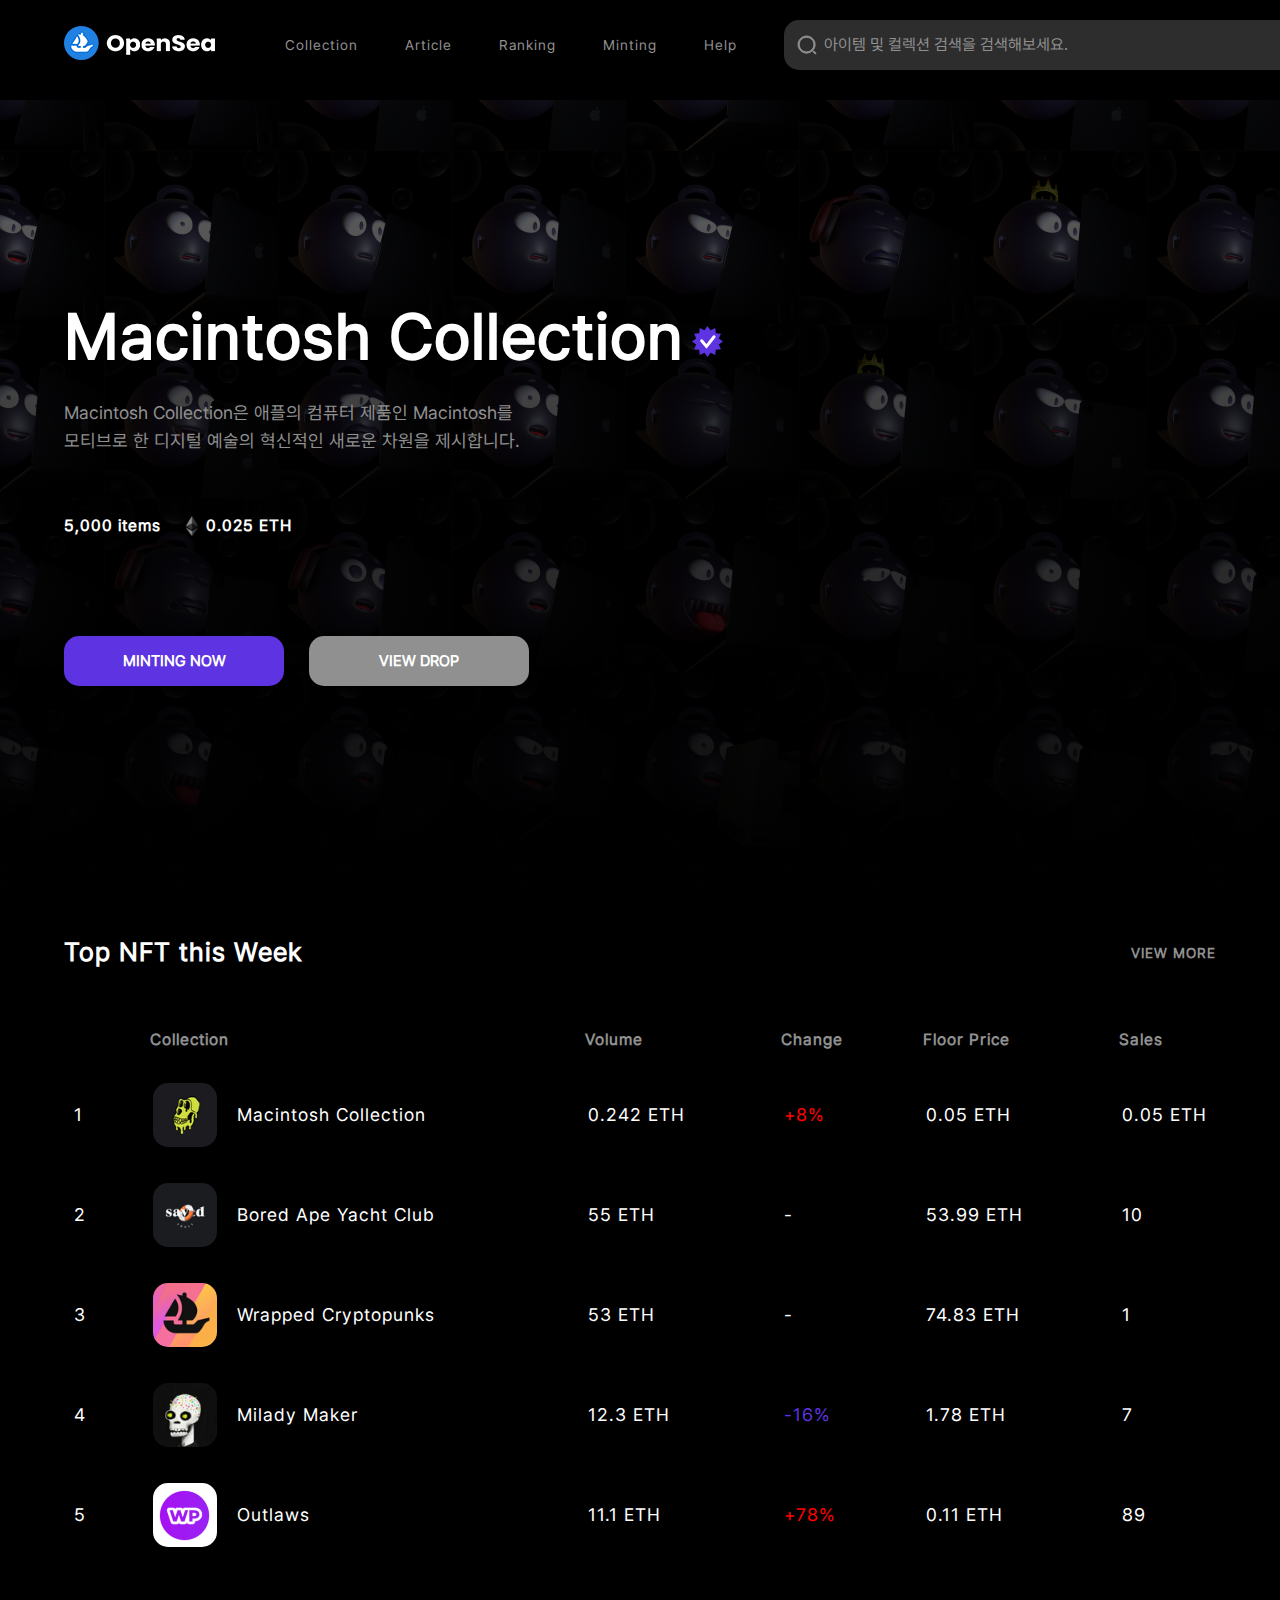
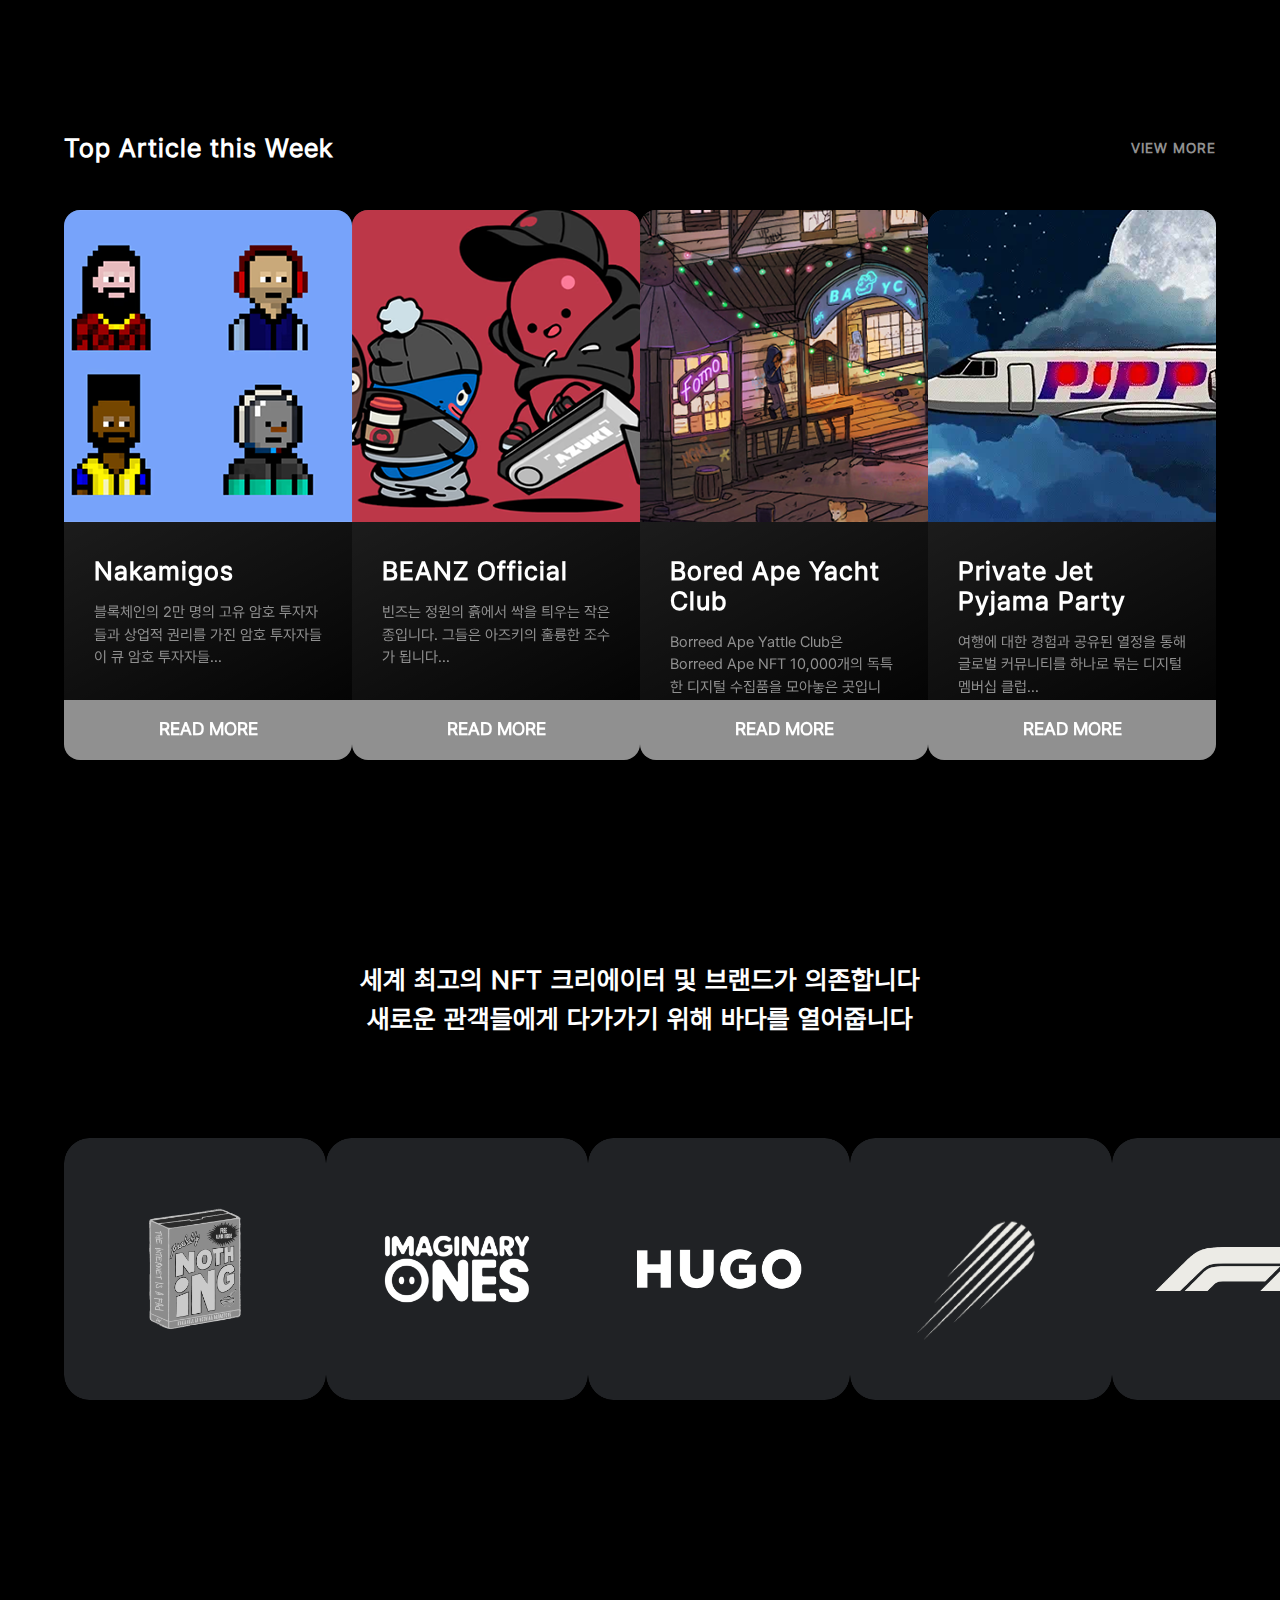
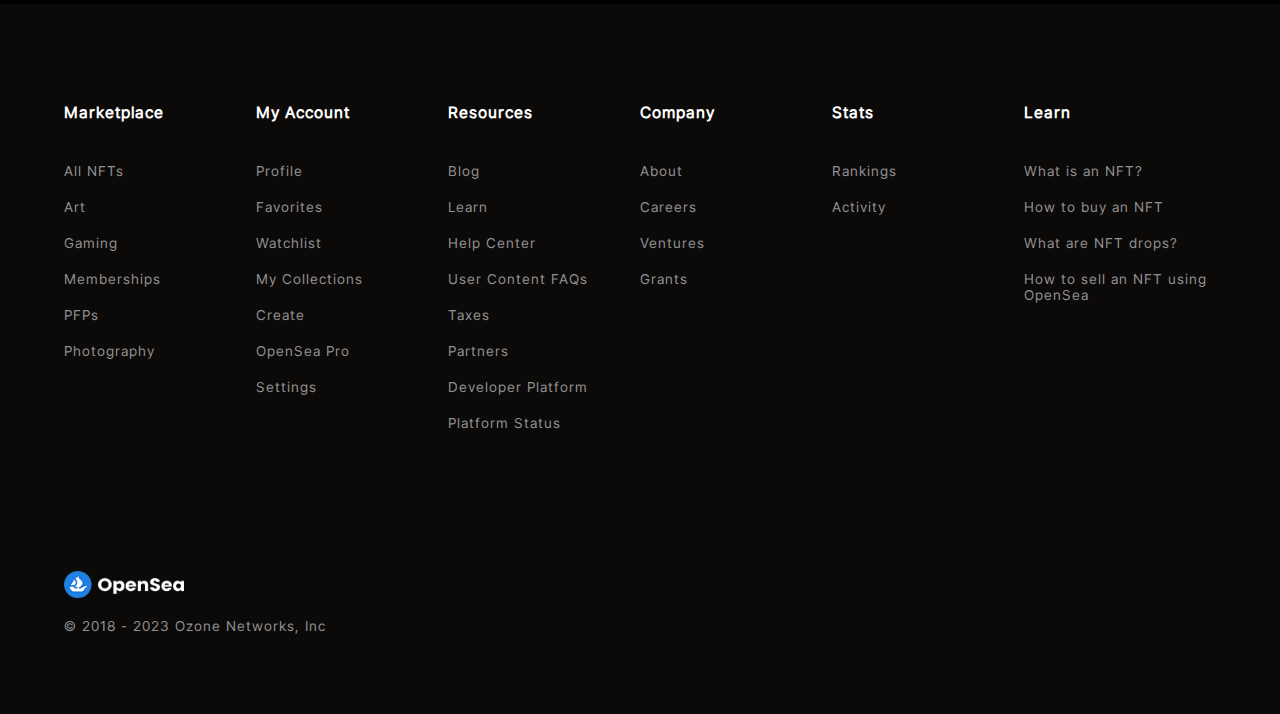
==== index.html @ bc8f5ebd "230415" ====
<!DOCTYPE html>
<html lang="en">
<head>
    <meta charset="UTF-8">
    <meta http-equiv="X-UA-Compatible" content="IE=edge">
    <meta name="viewport" content="width=device-width, initial-scale=1.0">
    <link rel="stylesheet" href="css/style.css">
    <link rel="stylesheet" href="css/normalize.css">
    <title>Mactintosh NFT Market Place</title>
</head>
<body>
    <header>
        <div class="header-container grid-width">
            <div class="header-left flex">
                <a href="index.html" class="logo cursor">
                    <img src="image/opensea-logo.png">
                </a>
                <div class="menu">
                    <ul>
                        <li><a href="#">Collection</a></li>
                        <li><a href="#">Article</a></li>
                        <li><a href="#">Ranking</a></li>
                        <li><a href="#">Minting</a></li>
                        <li><a href="#">Help</a></li>
                    </ul>
                </div>
            </div>
            <div class="header-right flex">
                <div class="search">
                    <form class="nosubmit">
                        <input type="search" class="nosubmit" placeholder="아이템 및 컬렉션 검색을 검색해보세요.">
                    </form>
                </div>
                <div class="header-icon cursor">
                    <div class="upload-icon">
                        <img src="image/upload-icon.svg">
                    </div>
                    <div class="mywallet-icon">
                        <img src="image/mywallet-icon.svg">
                    </div>
                    <div class="mypage-icon">
                        <img src="image/mypage-icon.svg">
                    </div>
                    
                </div>
            </div>
        </div>
    </header>
    <section class="main-content">
        <div class="main-text grid-width">
            <div class="main-title">
                <div class="title flex">
                    <h1>Macintosh Collection</h1>
                    <img src="image/blueCheck-21x21.svg" style="margin-left: 8px; padding-bottom: 15px;">
                </div>
                <p>Macintosh Collection은 애플의 컴퓨터 제품인 Macintosh를<br>모티브로 한 디지털 예술의 혁신적인 새로운 차원을 제시합니다.</p>
            </div>
            
            <div class="main-price flex">
                <div class="items">
                    <p>5,000 items</p>
                </div>
                <div class="eth flex">
                    <img src="image/ETH-icon-20x20.svg">
                    <p>0.025 ETH</p>
                </div>
            </div>
            <div class="main-button">
                <button class="button button-blue cursor"><a href="#">MINTING NOW</a></button>
                <button class="button button-gray cursor"><a href="#">VIEW DROP</a></button>
            </div>
        </div>
    </section>
    <section class="ranking grid-width">
        <div class="view-more-flex">
            <h1 class="section-title">Top NFT this Week</h1>
            <a class="view-more" href="#">VIEW MORE</a>
        </div>
        <div class="wrapper">
            <table>
                <thead>
                    <tr>
                        <th></th>
                        <th>Collection</th>
                        <th>Volume</th>
                        <th>Change</th>
                        <th>Floor Price</th>
                        <th>Sales</th>
                        <th>Unique Owneres</th>
                        <th>Items Listed</th>
                        <th></th>
                    </tr>
                </thead>
                <tbody class="cursor">
                    <tr >
                        <td class="rank">1</td>
                        <td class="collection">
                            <img class="nft-profile" src="image/profile/9.avif"><span style="margin-left: 20px;">Macintosh Collection</span>
                        </td>
                        <td class="volume">0.242 ETH</td>
                        <td class="change change-red">+8%</td>
                        <td class="floor-price">0.05 ETH</td>
                        <td class="sales">0.05 ETH</td>
                        <td class="unique-owneres">56%<br><span style="font-size: 14px; font-weight: bold; color: #909090;">2,706 owners</span></td>
                        <td class="items-listed">4%<br><span style="font-size: 14px; font-weight: bold; color: #909090;">213 of 4,797</span></td>
                        <td class="bookmark"><img src="image/star-21x21.svg" style="margin-right: 10px;"></td>
                    </tr>
                    <tr>
                        <td class="rank">2</td>
                        <td class="collection"><img class="nft-profile" src="image/profile/4.avif" style="width: 64px;"><span style="margin-left: 20px;">Bored Ape Yacht Club</span></td>
                        <td class="volume">55 ETH</td>
                        <td class="change">-</td>
                        <td class="floor-price">53.99 ETH</td>
                        <td class="sales">10</td>
                        <td class="unique-owneres">58%<br><span style="font-size: 14px; font-weight: bold; color: #909090;">11,232 owners</span></td>
                        <td class="items-listed">3%<br><span style="font-size: 14px; font-weight: bold; color: #909090;">264 of 9,998</span></td>
                        <td class="bookmark"><img src="image/star-21x21.svg" style="margin-right: 10px;"></td>
                    </tr>
                    <tr>
                        <td class="rank">3</td>
                        <td class="collection"><img class="nft-profile" src="image/profile/6.avif" style="width: 64px;"><span style="margin-left: 20px;">Wrapped Cryptopunks</span></td>
                        <td class="volume">53 ETH</td>
                        <td class="change">-</td>
                        <td class="floor-price">74.83 ETH</td>
                        <td class="sales">1</td>
                        <td class="unique-owneres">17%<br><span style="font-size: 14px; font-weight: bold; color: #909090;">136 owners</span></td>
                        <td class="items-listed">0.13%<br><span style="font-size: 14px; font-weight: bold; color: #909090;">1 of 783</span></td>
                        <td class="bookmark"><img src="image/star-21x21.svg" style="margin-right: 10px;"></td>
                    </tr>
                    <tr>
                        <td class="rank">4</td>
                        <td class="collection"><img class="nft-profile" src="image/profile/7.avif" style="width: 64px;"><span style="margin-left: 20px;">Milady Maker</span></td>
                        <td class="volume">12.3 ETH</td>
                        <td class="change change-blue">-16%</td>
                        <td class="floor-price">1.78 ETH</td>
                        <td class="sales">7</td>
                        <td class="unique-owneres">33%<br><span style="font-size: 14px; font-weight: bold; color: #909090;">3,281 owners</span></td>
                        <td class="items-listed">3%<br><span style="font-size: 14px; font-weight: bold; color: #909090;">306 of 9,824</span></td>
                        <td class="bookmark"><img src="image/star-21x21.svg" style="margin-right: 10px;"></td>
                    </tr>
                    <tr>
                        <td class="rank">5</td>
                        <td class="collection"><img class="nft-profile" src="image/profile/8.avif" style="width: 64px;"><span style="margin-left: 20px;">Outlaws</span></td>
                        <td class="volume">11.1 ETH</td>
                        <td class="change change-red">+78%</td>
                        <td class="floor-price">0.11 ETH</td>
                        <td class="sales">89</td>
                        <td class="unique-owneres">31%<br><span style="font-size: 14px; font-weight: bold; color: #909090;">3,062 owners</span></td>
                        <td class="items-listed">10%<br><span style="font-size: 14px; font-weight: bold; color: #909090;">1,038 of 10,001</span></td>
                        <td class="bookmark"><img src="image/star-21x21.svg" style="margin-right: 10px;"></td>
                    </tr>
                </tbody>
            </table>
        </div>
    </section>
    <section class="article grid-width">
        <div class="view-more-flex">
            <h1 class="section-title">Top Article this Week</h1>
            <a class="view-more" href="#">VIEW MORE</a>
        </div>
        <div class="article-container flex">
            <div class="article-box">
                <a href="#">
                    <img src="image/article/1.png">
                </a>
                <div class="article-text">
                    <h1 class="section-title">Nakamigos</h1>
                    <p>블록체인의 2만 명의 고유 암호 투자자들과 상업적 권리를 가진 암호 투자자들이 큐 암호 투자자들...</p>
                </div>
                <button class="article-button">READ MORE</button>
            </div>
            <div class="article-box">
                <a href="#">
                    <img src="image/article/2.png">
                </a>
                <div class="article-text">
                    <h1 class="section-title">BEANZ Official</h1>
                    <p>빈즈는 정원의 흙에서 싹을 틔우는 작은 종입니다. 그들은 아즈키의 훌륭한 조수가 됩니다...</p>
                </div>
                <button class="article-button">READ MORE</button>
            </div>
            <div class="article-box">
                <a href="#">
                    <img src="image/article/3.png">
                </a>
                <div class="article-text">
                    <h1 class="section-title">Bored Ape Yacht Club</h1>
                    <p>Borreed Ape Yattle Club은 Borreed Ape NFT 10,000개의 독특한 디지털 수집품을 모아놓은 곳입니다...</p>
                </div>
                <button class="article-button">READ MORE</button>
            </div>
            <div class="article-box">
                <a href="#">
                    <img src="image/article/4.png">
                </a>
                <div class="article-text">
                    <h1 class="section-title">Private Jet Pyjama Party</h1>
                    <p>여행에 대한 경험과 공유된 열정을 통해 글로벌 커뮤니티를 하나로 묶는 디지털 멤버십 클럽...</p>
                </div>
                <button class="article-button">READ MORE</button>
            </div>
        </div>

    </section>
    <section class="partnership">
        <h1 class="section-title">세계 최고의 NFT 크리에이터 및 브랜드가 의존합니다<br>
            새로운 관객들에게 다가가기 위해 바다를 열어줍니다</h1>
        <div class="partnership-container flex grid-width">
            <div class="partnership-img">
                <img src="image/partership/639b3c744a626f62989591c4_Company.png">
            </div>
            <div class="partnership-img">
                <img src="image/partership/639b3cdb21fb64f24f21bf27_Company-2.png">
            </div>
            <div class="partnership-img">
                <img src="image/partership/639b3cf7ea0009d6cddefeca_Company-3.png">
            </div>
            <div class="partnership-img">
                <img src="image/partership/639b3d105c1ff1eff2c08908_Company-4.png">
            </div>
            <div class="partnership-img">
                <img src="image/partership/639b3d63afca5f8b5522ef0c_Company-5.png">
            </div>
            <div class="partnership-img">
                <img src="image/partership/63a1e0d520ac82b1f3d94c63_Company-6.png">
            </div>
        </div>
    </section>
    <footer>
        <div class="footer-container grid-width">
            <div class="footer-menu">
                <h3>Marketplace</h3>
                <ul>
                    <li>All NFTs</li>
                    <li>Art</li>
                    <li>Gaming</li>
                    <li>Memberships</li>
                    <li>PFPs</li>
                    <li>Photography</li>
                </ul>
            </div>
            <div class="footer-menu">
                <h3>My Account</h3>
                <ul>
                    <li>Profile</li>
                    <li>Favorites</li>
                    <li>Watchlist</li>
                    <li>My Collections</li>
                    <li>Create</li>
                    <li>OpenSea Pro</li>
                    <li>Settings</li>
                </ul>
            </div> 
            <div class="footer-menu">
                <h3>Resources</h3>
                <ul>
                    <li>Blog</li>
                    <li>Learn</li>
                    <li>Help Center</li>
                    <li>User Content FAQs</li>
                    <li>Taxes</li>
                    <li>Partners</li>
                    <li>Developer Platform</li>
                    <li>Platform Status</li>
                </ul>
            </div> 
            <div class="footer-menu">
                <h3>Company</h3>
                <ul>
                    <li>About</li>
                    <li>Careers</li> 
                    <li>Ventures</li>
                    <li>Grants</li>
                </ul>
            </div> 
            <div class="footer-menu">
                <h3>Stats</h3>
                <ul>
                    <li>Rankings</li>
                    <li>Activity</li>
                </ul>
            </div> 
            <div class="footer-menu">
                <h3>Learn</h3>
                <ul>
                    <li>What is an NFT?</li>
                    <li>How to buy an NFT</li>
                    <li>What are NFT drops?</li>
                    <li>How to sell an NFT using OpenSea</li>
                </ul>
            </div>
        </div>
        <div class="footer-logo grid-width">
            <img src="image/opensea-logo.png" style="width: 120px;">
            <p style="color: #909090; font-size: 14px; font-weight: normal; margin-top: 15px;">© 2018 - 2023 Ozone Networks, Inc</p>
        </div>
    </footer>
</body>
</html>
---- css/style.css ----
@font-face {
    font-family: 'Pretendard';
    src: url(../font/Pretendard-Bold.otf);
    src: url(../font/Pretendard-Regular.otf);
}

* {
    padding: 0;
    margin: 0;
}

body {
    background-color: black;
    font-family: 'Pretendard';
    letter-spacing: 1px;
    height: 3000px;
}

/* header 공통 속성 */
.grid-width {
    width: 90%;
    margin-left: auto;
    margin-right: auto;
}

.cursor {
    cursor: pointer;
}

.flex {
    display: flex;
    align-items: center;
}

.button {
    width: 220px;
    height: 50px;
    border-radius: 15px;
    border: none;
    font-size: 15px;
    font-weight: bold;
    color: white;
    margin-right: 20px
}

.button a{
    text-decoration: none;
    color: white;
}

.button-blue {
    background-color: #5D33E2;
    color: white;
}

.button-gray {
    background-color: #909090;
    color: white;
}

.button-gray:hover {
    background-color: #5D33E2;
    transition: 0.3s;
}

.change-blue {
    color: #5D33E2;
}

.change-red {
    color: red;
}

.section-title {
    color: white;
    font-size: 26px;
}

.view-more-flex {
    display: flex;
    justify-content: space-between;
}

.view-more {
    font-size: 14px;
    font-weight: bold;
    text-decoration: none;
    color: #909090;
    letter-spacing: -4%;
    padding-top: 25px;
}

.view-more:hover {
    color: white;
}

.nft-profile {
    width: 64px;
    height: 64px;
}
/* header 공통 속성 */

/* header*/
header {
    width: 100%;
    height: 100px;
    position: sticky;
    background-color: black;
    top: 0;
    z-index: 1;
}

.header-container {
    height: 90px;
    display: flex;
    align-items: center;
    justify-content: space-between;
}

.menu ul{
    display: flex;
    list-style: none;
    padding-left: 70px;
}

.menu ul li {
    margin-right: 47px;
}

.menu ul a {
    color: #909090;
    text-decoration: none;
    font-size: 14px;
    font-weight: normal;
}

.menu ul a:hover {
    color: white;
    transition: 0.3s;
    font-weight: bold;
}

form {
  display: flex;
  margin: 0;
  margin-right: 8px;
  width: 845px;
  height: 50px;
  background-color: rgba(90, 90, 90, 0.5);
  border-radius: 15px;
}

input[type=search] {
  border: none;
  margin: 0;
  font-size: 16px;
  border-radius: 15px;
  color: white;
}

input[type=search]::placeholder {
  color: #909090;
}

input[type=search]:focus {
  box-shadow: 0 0 3px 0 #5D33E2;
  border-color: #5D33E2;
  outline: none;
  color: white;
}

/* input 기본 delete버튼 없애주는 코드 */
input::-ms-clear,
input::-ms-reveal{
	display:none;width:0;height:0;
}
input::-webkit-search-decoration,
input::-webkit-search-cancel-button,
input::-webkit-search-results-button,
input::-webkit-search-results-decoration{
	display:none;
}

form.nosubmit {
  border: none;
  padding: 0;
}

input.nosubmit {
  width: 100%;
  padding: 9px 4px 9px 40px;
  background: transparent url("../image/search-icon.svg") no-repeat 13px center;
}

.header-icon {
    display: flex;
}

.header-icon img {
    margin-left: 20px;
}

/* header*/

/* main-content Section*/
.main-content {
    height: 810px;
    background:
        linear-gradient(
            to top,
            rgba(0, 0, 0, 1), 
            rgba(0, 0, 0, 0.6)
        ),
        url(../image/main-content-background.png);
}

.main-text {
    padding-top: 200px;
}

.title {
    color: white;
}

.title h1 {
    font-size: 64px;
    margin: 0;
    margin-bottom: 25px;
}

.main-title p {
    font-size: 18px;
    font-weight: normal;
    color: #909090;
    line-height: 160%;
    letter-spacing: 0px;
}

.main-price {
    margin-top: 60px;
}

.main-price p{
    font-size: 16px;
    font-weight: bold;
    color: white;
}

.eth {
    margin-left: 21px;
}

.eth p {
    margin-left: 4px;
}

.main-button {
    margin-top: 100px;
}

/* main-content Section/

/* ranking Section*/
.ranking {
    margin-top: 10px;
}

.wrapper {
	width: 100%;
	overflow: hidden;
    min-width: 1720px;
    margin-top: 30px;
}

table {
    border-collapse: collapse;
    width: 100%;
    color: white;
}

tbody tr {
    height: 90px;
    border-radius: 15px;
}

th {
    font-weight: bold;
    color: #fff;
    white-space: nowrap;
}

td img {
    border-radius: 15px;
}

td, th {
    padding: 1em 1.5em;
    text-align: left;
}

thead th {
    font-size: 16px;
    color: #909090;
}

tbody td {
    font-size: 18px;
}

tbody td a{
    font-size: 14px;
    text-decoration: none;
    color: white;
}

tbody tr:hover {
    background-color: rgba(50,98,149,.3);
}

tbody td:nth-child(1) {
    padding: 0;
    padding-left: 10px;
}

tbody td:nth-child(2) {
    display: flex;
    align-items: center;
}

tbody td:nth-child(9) {
    padding: 0;
    text-align: right;
}

tbody td:nth-child(7) {
    padding-top: 30px;
}

tbody td:nth-child(8) {
    padding-top: 30px;
}
/* ranking Section*/

/* article Section*/
.article {
    margin-top: 150px;
}

.article-container {
    width: 100%;
    margin-top: 30px;
    justify-content: space-between;
}

.article-box {
    width: 408px;
    height: 550px;
    background: linear-gradient(152.97deg, rgba(255, 255, 255, 0.2) 0%, rgba(255, 255, 255, 0) 100%);
    backdrop-filter: blur(22.5px);
    border-radius: 16px;
    overflow: hidden;
    position: relative;
    transition: transform 0.3s ease-in-out;
    z-index: 0;
    
}

.article-box:hover {
    transform: translateY(-10px);
}

.article-text h1{
    margin: 0;
    margin-bottom: 15px;
}

.article-text {
    padding: 30px;
}

.article-text p {
    color: #909090;
    line-height: 150%;
    font-weight: normal;
    font-size: 15px;
    letter-spacing: 0px;
}

.article-button {
    width: 100%;
    height: 60px;
    border: none;
    position: absolute;
    bottom: 0;
    font-size: 18px;
    font-weight: bold;
    color: white;
    background-color: #909090;
    cursor: pointer;
}

.article-button:hover {
    background-color: #5D33E2;
    transition: 0.3s;
}

/* article Section*/

/* partenrship Section*/
.partnership {
    margin-top: 200px;
}

.partnership h1 {
    text-align: center;
    line-height: 150%;
    margin-bottom: 100px;
}

.partnership-container {
    justify-content: space-between;
}
.partnership-img img {
    width: 262px;
    height: 262px;
    border-radius: 25px;
}
/* partenrship Section*/

/* footer Section*/
footer {
    width: 100%;
    height: auto;
    background-color: #0C0909;
    margin-top: 200px;
}

.footer-container {
    display: flex;
    justify-content: space-between;

}

.footer-menu {
    width: 262px;
    margin-top: 100px;
}

.footer-menu h3 {
    font-size: 16px;
    color: white;
    font-weight: bold;
    margin-bottom: 40px;
}

.footer-menu li {
    font-size: 14px;
    color: #909090;
    font-weight: normal;
    list-style: none;
    padding-bottom: 20px;
}

.footer-logo {
    margin-top: 120px;
    padding-bottom: 80px;
}
/* footer Section*/


/* COLLECTION PAGE CSS */
/* collection-main Section */
.collection-main {
    width: 100%;
    height: 250px;
    background:
        linear-gradient(
            rgba(0, 0, 0, 0.6), 
            rgba(0, 0, 0, 0.6)
        ),
        url(../image/main-content-background.png);
}

/* collection-title Section */
.collection-title {
    position: relative;
    height: 480px;
}

.collection-title-container {
    width: 100%;
    position: absolute;
    top: -70px;
}

.main-profile {
    width: 140px;
    border: 4px solid white;
    border-radius: 15px;
}

.collection-name {
    width: 100%;
    color: white;
    justify-content: space-between;
    margin-top: 30px;
   
}

.collection-name h1 {
    margin: 0;
    font-size: 28px;
}

.collection-name img {
    margin-left: 5px;
}

.collection-creator {
    color: #909090;
    font-size: 16px;
    margin-top: 20px;
}

.collection-description {
    margin-top: 20px;
}

.collection-description ul{
    display: flex;
    color: #909090;
}

.collection-description li {
    list-style: none;
    padding-right: 15px;
    font-size: 13px;
    font-weight: normal;
}

.collection-description li span {
    color: white;
    font-size: 16px;
    font-weight: bold;
    padding-left: 10px;
}

.description-detail {
    color: #909090;
    font-size: 14px;
    font-weight: normal;
    margin-top: 20px;
}

.description-detail p {
    padding-bottom: 3px;
}

.collection-price {
    color: white;
    display: flex;
    margin-top: 50px;
}

.collection-price div {
    padding-right: 70px;
}

.collection-price h3 {
    font-size: 24px;
}

.collection-price p {
    font-size: 16px;
    color: #909090;
    padding-top: 15px;
}
/* collection-title Section */

/* collection-search Section */

.collection-search {
    width: 100%;
    height: 100px;
    position: sticky;
    top: 90px;
}

.search {
    width: 100%;
}

.collection-form {
    display: flex;
    margin: 0;
    margin-right: 8px;
    width: 80%;
    height: 50px;
    border: 1px solid rgba(90, 90, 90, 0.5);
    border-radius: 15px;
    background-color: black;
}

.collection-input {
    width: 100%;
    padding: 9px 4px 9px 40px;
    background: transparent url("../image/search-icon.svg") no-repeat 13px center;
}

.price-menu form {
    background-color: black;
    width: auto;
}

.price-menu select {
    background-color: black;
    color: white;
    padding: 0px 20px;
    border-radius: 15px;
    border: 1px solid rgba(90, 90, 90, 0.5);
    appearance: 
}

.price-menu option:focus {
    color: white;
    background-color: white;
}

.collection-sorting {
    display: flex;
    width: 266px;
    border: 1px solid rgba(90, 90, 90, 0.5);
    border-radius: 15px;
    overflow: hidden;
    margin-left: 30px;
}

.collection-sorting button {
    width: 50px;
    height: 50px;
    background-color: black;
    border: none;
    color: white;
}



.collection-sorting button:nth-child(1) {
    background-color: rgba(90, 90, 90, 0.5);
}

.collection-sorting button:hover {
    background-color: rgba(90, 90, 90, 0.5);
}
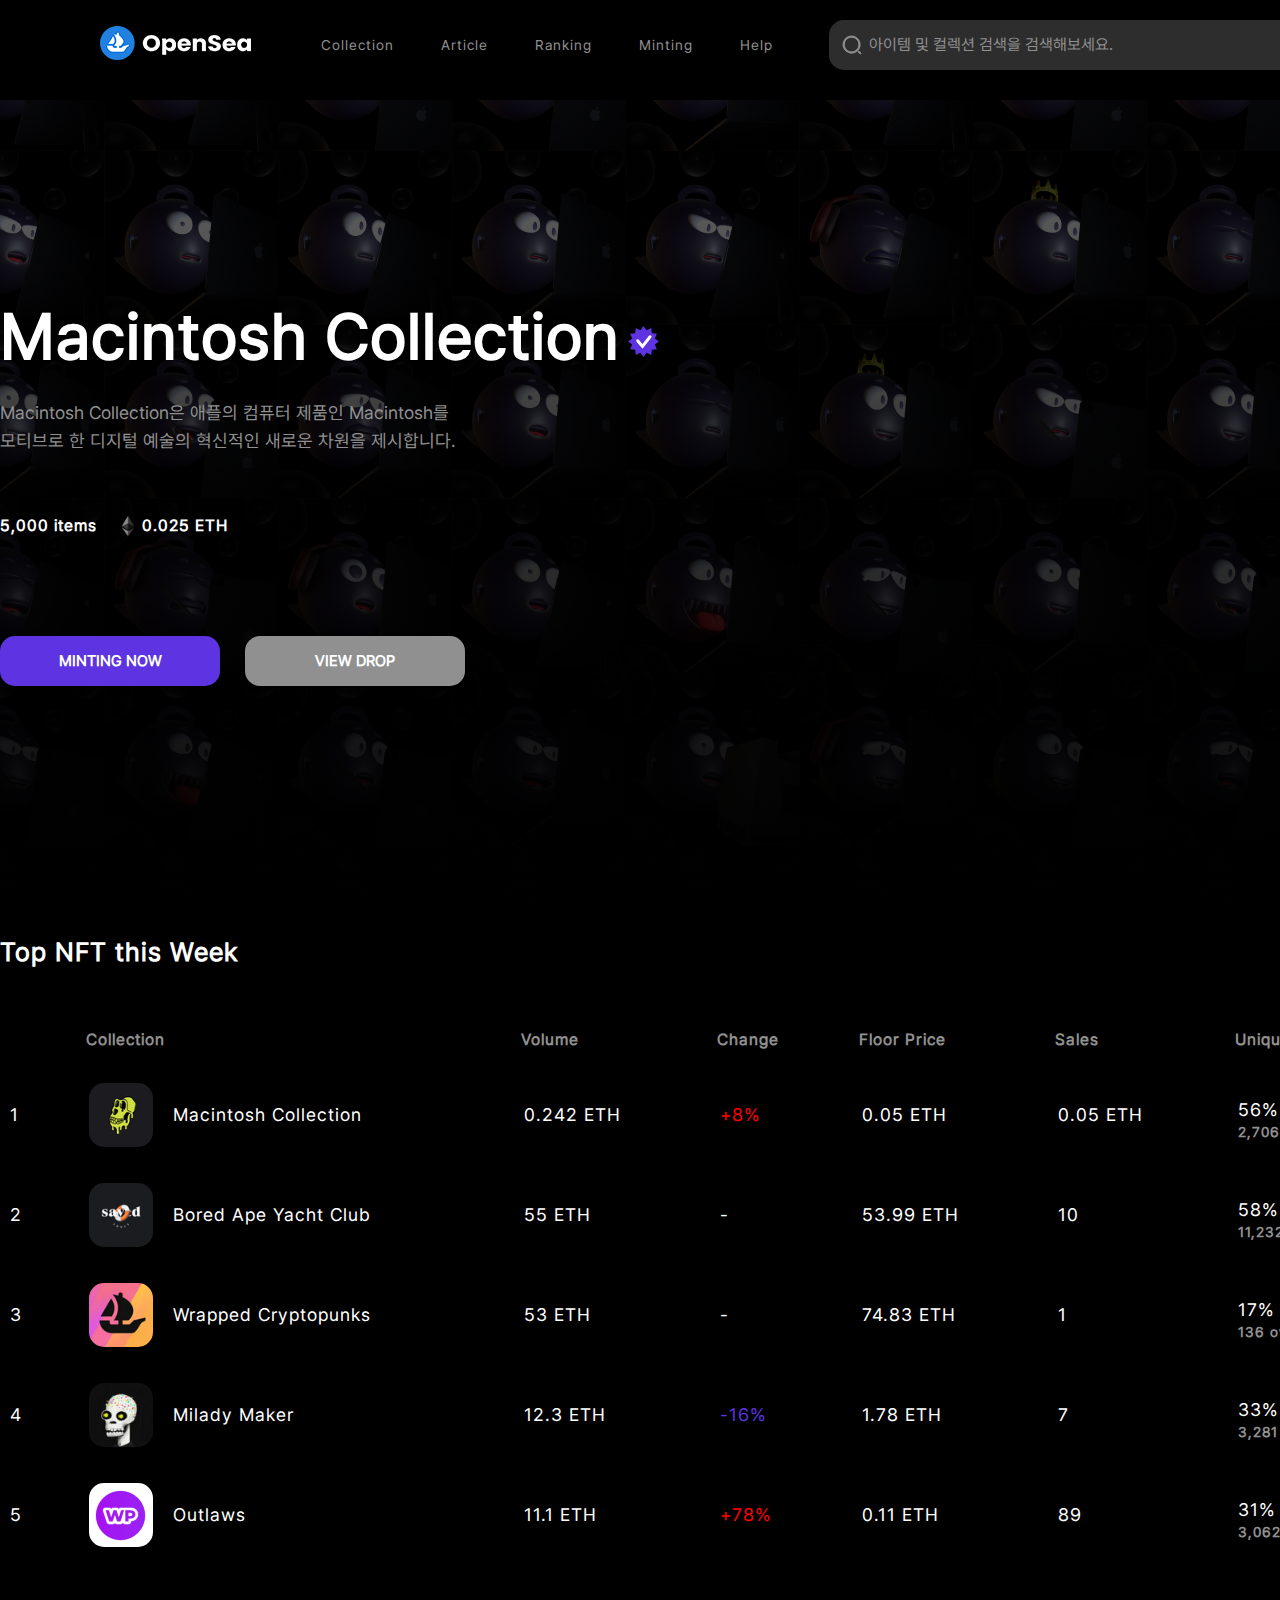
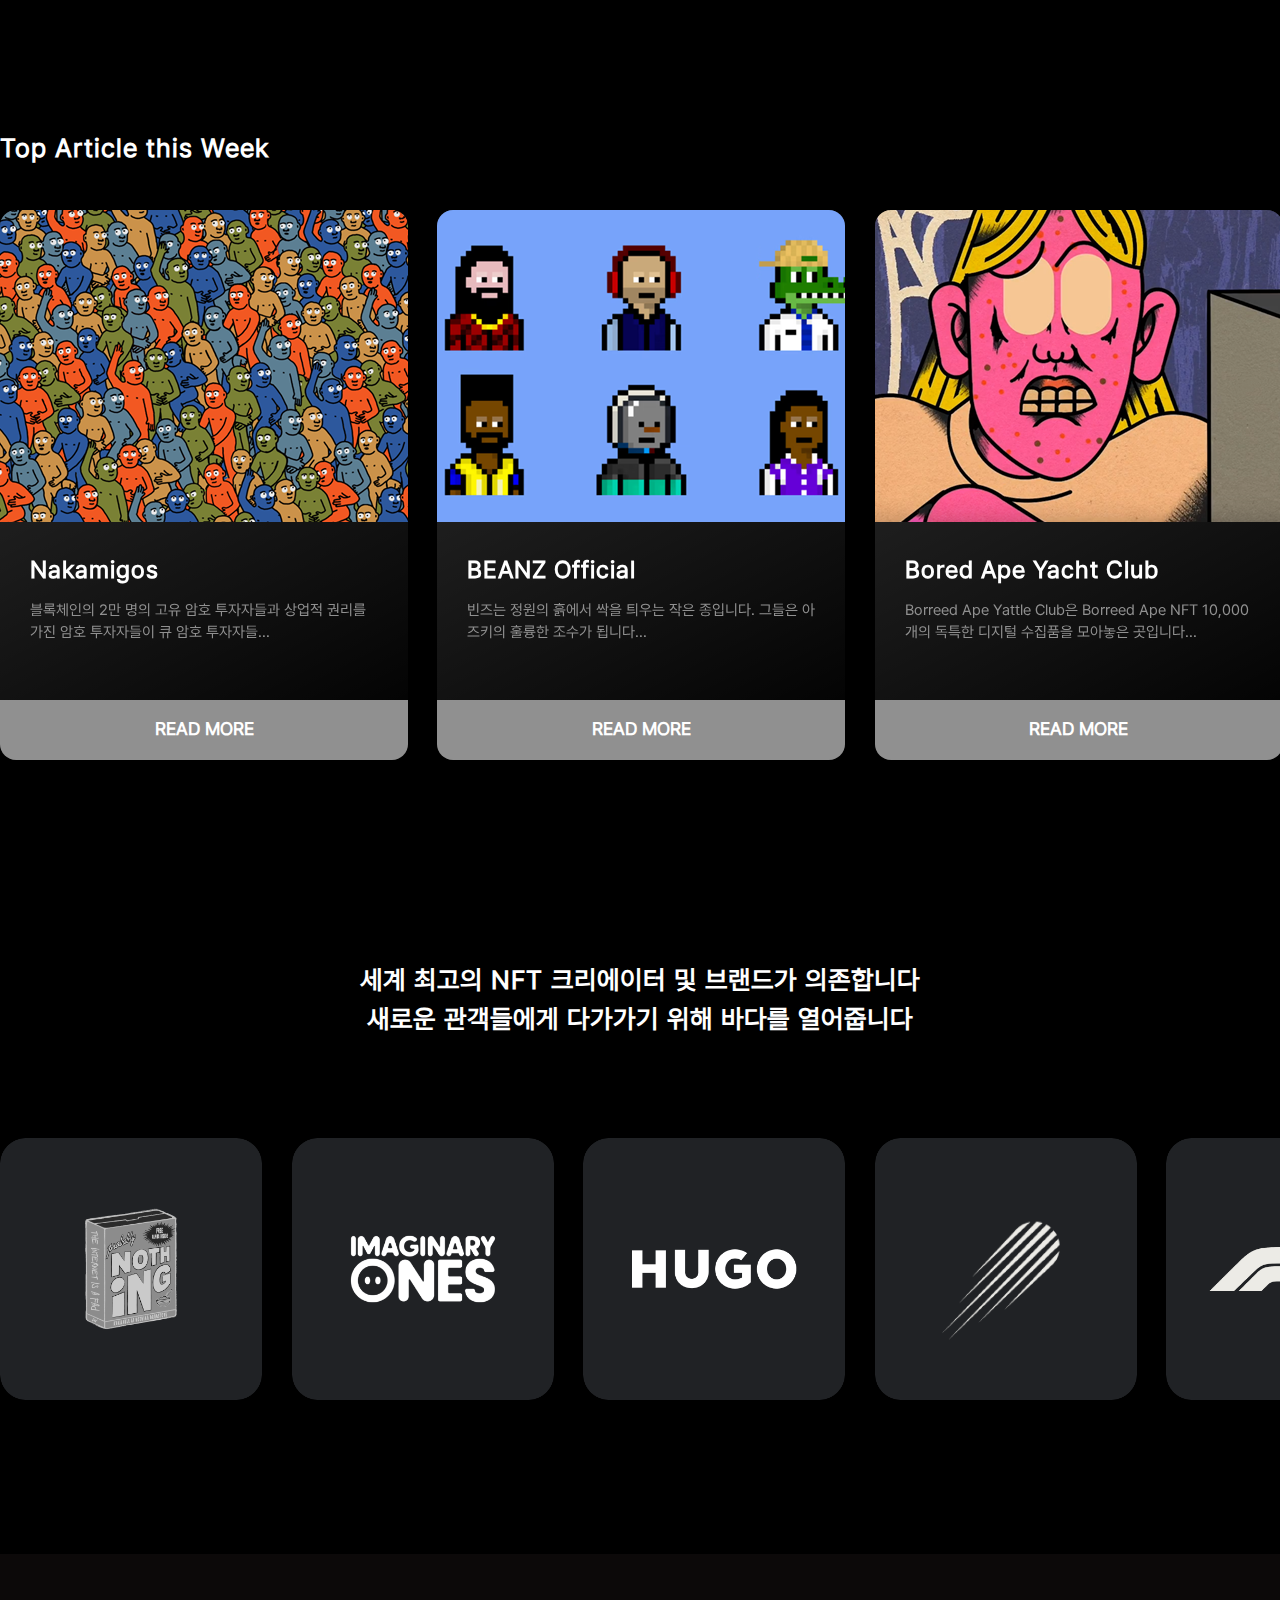
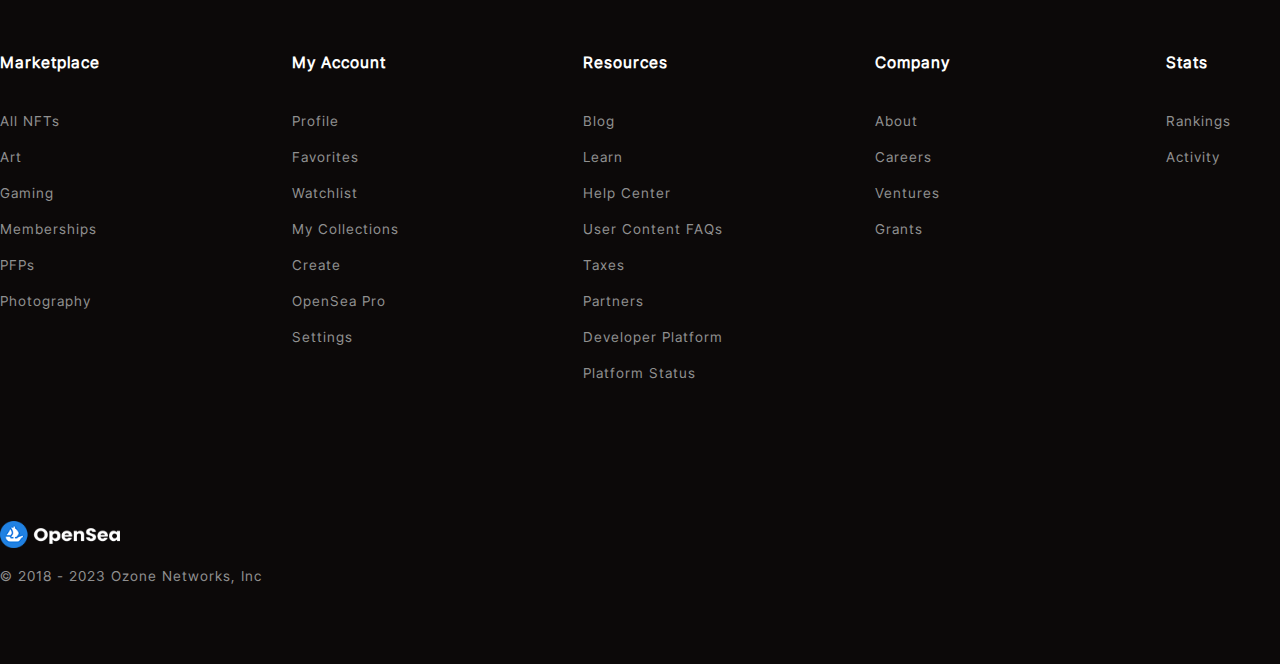
==== commit befbc904: "230419-1" ====
--- a/index.html
+++ b/index.html
@@ -17,10 +17,10 @@
                 </a>
                 <div class="menu">
                     <ul>
-                        <li><a href="#">Collection</a></li>
-                        <li><a href="#">Article</a></li>
-                        <li><a href="#">Ranking</a></li>
-                        <li><a href="#">Minting</a></li>
+                        <li><a href="collection.html">Collection</a></li>
+                        <li><a href="article.html">Article</a></li>
+                        <li><a href="ranking.html">Ranking</a></li>
+                        <li><a href="minting.html">Minting</a></li>
                         <li><a href="#">Help</a></li>
                     </ul>
                 </div>
@@ -200,8 +200,8 @@
                 <button class="article-button">READ MORE</button>
             </div>
         </div>
+    </section>
 
-    </section>
     <section class="partnership">
         <h1 class="section-title">세계 최고의 NFT 크리에이터 및 브랜드가 의존합니다<br>
             새로운 관객들에게 다가가기 위해 바다를 열어줍니다</h1>
--- a/css/style.css
+++ b/css/style.css
@@ -13,12 +13,11 @@
     background-color: black;
     font-family: 'Pretendard';
     letter-spacing: 1px;
-    height: 3000px;
 }
 
 /* header 공통 속성 */
 .grid-width {
-    width: 90%;
+    width: 1720px;
     margin-left: auto;
     margin-right: auto;
 }
@@ -102,7 +101,7 @@
 
 /* header*/
 header {
-    width: 100%;
+    width: 1920px;
     height: 100px;
     position: sticky;
     background-color: black;
@@ -370,6 +369,7 @@
 }
 
 .article-text h1{
+    font-size: 24px;
     margin: 0;
     margin-bottom: 15px;
 }
@@ -432,7 +432,7 @@
     width: 100%;
     height: auto;
     background-color: #0C0909;
-    margin-top: 200px;
+    margin-top: 150px;
 }
 
 .footer-container {
@@ -547,7 +547,7 @@
 
 .description-detail {
     color: #909090;
-    font-size: 14px;
+    font-size: 16px;
     font-weight: normal;
     margin-top: 20px;
 }
@@ -578,12 +578,17 @@
 /* collection-title Section */
 
 /* collection-search Section */
-
 .collection-search {
     width: 100%;
-    height: 100px;
+    height: 90px;
     position: sticky;
-    top: 90px;
+    top: 100px;
+    background-color: black;
+    z-index: 2;
+}
+
+.search-container {
+    display: flex;
 }
 
 .search {
@@ -607,28 +612,64 @@
     background: transparent url("../image/search-icon.svg") no-repeat 13px center;
 }
 
-.price-menu form {
+.select {
+    width: 350px;
+    color: white; /* 적절한 텍스트 색상으로 변경 */
+}
+
+.selected {
+    display: none; /* 체크박스를 숨기고 label로 대체 */
+}
+
+.select .option {
+    display: none;
+}
+
+.selected:checked ~ .option {
+    display: flex; /* 체크된 상태에서만 option 보이도록 변경 */
+    flex-direction: column;
+    border: 1px solid rgba(90, 90, 90, 0.5);
+    border-radius: 15px;
+    margin-top: 5px;
+    overflow: hidden;
+}
+
+.option {
     background-color: black;
-    width: auto;
-}
-
-.price-menu select {
-    background-color: black;
-    color: white;
+}
+
+.option-value {
+    font-weight: normal;
+    padding: 16px 20px;
+    cursor: pointer; /* 클릭 가능한 옵션을 나타내기 위해 cursor 속성 추가 */
+}
+
+.option-value:hover {
+    background-color: rgba(90, 90, 90, 0.5);
+    color: #fff; /* 배경색에 따른 텍스트 색상 변경 */
+}
+
+.toggle-option {
     padding: 0px 20px;
+    justify-content: space-between;
     border-radius: 15px;
+    height: 50px;
     border: 1px solid rgba(90, 90, 90, 0.5);
-    appearance: 
-}
-
-.price-menu option:focus {
-    color: white;
-    background-color: white;
-}
+}
+
+.toggle-option img {
+    cursor: pointer;
+}
+
+.toggle-option img:hover {
+    opacity: 0.8;
+}
+
 
 .collection-sorting {
     display: flex;
-    width: 266px;
+    width: 275px;
+    height: 50px;
     border: 1px solid rgba(90, 90, 90, 0.5);
     border-radius: 15px;
     overflow: hidden;
@@ -643,8 +684,6 @@
     color: white;
 }
 
-
-
 .collection-sorting button:nth-child(1) {
     background-color: rgba(90, 90, 90, 0.5);
 }
@@ -652,6 +691,444 @@
 .collection-sorting button:hover {
     background-color: rgba(90, 90, 90, 0.5);
 }
-
-
-
+/* collection-search Section */
+/* collection-categories Section */
+.collection-categories {
+    margin-top: 50px;
+}
+
+.categories-container {
+    display: flex;
+}
+
+.list-box {
+    color: white;
+}
+
+.list-box li {
+    list-style: none;
+}
+
+.left-container {
+    width: 407px;
+    height: 700px;
+    overflow-y: scroll;
+} 
+
+.left-test{
+    position: sticky;
+    top: 190px;
+}
+
+#listFirst {
+    display: none;
+}
+
+#listSecond {
+    display: none;
+}
+
+#listThird {
+    display: none;
+}
+
+#listFourth {
+    display: none;
+}
+
+#listSixth {
+    display: none;
+}
+
+#listSeventh {
+    display: none;
+}
+
+#listFifth {
+    display: none;
+}
+
+.list-box > li input[name=ddd]:checked ~ .sub {
+    display:block;
+ }
+
+.list-box > li input[name=ddd]:checked + label .categori-title {
+    background-color: rgba(90, 90, 90, 0.5);
+}
+
+ .list-box > li .sub {
+    display:none;
+ }
+
+ .categori-title {
+    display: flex;
+    justify-content: space-between;
+    height: 30px;
+    padding: 20px;
+    align-items: center;
+ }
+
+ .categori-title:hover {
+    background-color:rgba(90, 90, 90, 0.2);
+ }
+
+ .categori-title img {
+    width: 16px;
+    height: 16px;
+}
+
+.categori-title img:hover {
+    opacity: 0.8;
+    cursor: pointer;
+}
+
+ .sub { 
+    padding: 20px 30px;
+    margin-top: 10px;
+ }
+
+ .sub li {
+    padding: 20px 0px;
+ }
+
+ .sub li p {
+    font-size: 14px;
+ }
+
+
+ #value-checkbox{
+    width: 18px !important;
+    height: 18px !important;
+    -webkit-appearance: none;
+    -moz-appearance: none;
+    -o-appearance: none;
+    appearance:none;
+    outline: none;
+    box-shadow: none;
+    background: url(../image/checkbox-input.svg)no-repeat;
+    cursor: pointer;
+}
+
+#value-checkbox:checked {
+    -webkit-appearance: none;
+    -moz-appearance: none;
+    -o-appearance: none;
+    appearance:none;
+    box-shadow: none;
+    background: url(../image/checkbox-checked.svg) no-repeat;
+}
+/* collection-categories Section */
+/* collection-nft Section */
+.nft-box {
+    width: 291px;
+    height: 463px;
+    background: linear-gradient(152.97deg, rgba(255, 255, 255, 0.2) 0%, rgba(255, 255, 255, 0) 100%);
+    backdrop-filter: blur(22.5px);
+    border-radius: 16px;
+    overflow: hidden;
+    position: relative;
+    transition: transform 0.3s ease-in-out;
+    color: white;
+}
+
+.nft-line {
+    justify-content: space-between
+}
+
+.nft-line-margin {
+    margin-top: 40px;
+}
+
+.eth-box {
+    width: 90px;
+    height: 30px;
+    position: absolute;
+    background-color: white;
+    top: 275px;
+    margin-left: 25px;
+    border-radius: 15px;
+    color: black;
+    display: flex;
+    align-items: center;
+}
+
+.eth-box p {
+    font-size: 16px;
+    font-weight: bold;
+    margin-left: 15px;
+    letter-spacing: 0px;
+}
+
+.eth-box img {
+    margin-left: 5px;
+}
+
+.collection-nft-profile {
+    width: 100%;
+    height: auto;
+    padding: 40px 25px;
+    
+}
+
+.nft-box img:hover {
+    transform: scale(1.05);
+    transition: 0.5s;
+}
+
+.nft-price-main {
+    display: flex;
+}
+
+.nft-price-main h1 {
+    font-size: 20px;
+    font-weight: 500;
+    color: #FFFFFF;
+    margin: 0;
+}
+
+.nft-price-main p {
+    color: #909090;
+    padding-top: 5px;
+    margin-left: 10px;
+}
+
+.nft-price-sub p {
+    font-size: 14px;
+    margin-top: 10px;
+    color: #909090;
+}
+
+.nft-button {
+    width: 100%;
+    height: 50px;
+    position: absolute;
+    background-color: #2A2A2B;
+    border: none;
+    color: white;
+    font-size: 16px;
+    bottom: 0;
+    transition: 0.2s;
+}
+
+.nft-button:hover {
+    background-color: #5D33E2;
+}
+/* collection-nft Section */
+/* article Section */
+.article-main {
+    width: 1920px;
+    height: 650px;
+    background:
+        url(../image/aticleMain.svg) no-repeat;
+    color: white;
+    text-align: center;
+}
+
+.article-main-title {
+    padding-top: 180px;
+}
+
+.article-main-title h1 {
+    margin: 0;
+    font-size: 64px;
+}
+
+.article-main-title p {
+    font-size: 18px;
+    margin-top: 20px;
+    line-height: 150%;
+}
+
+.article-main-title button {
+    width: 220px;
+    height: 50px;
+    background-color: #5D33E2;
+    border-radius: 15px;
+    border: none;
+    color: white;
+    cursor: pointer;
+    margin-top: 120px;
+}
+
+.article-margin {
+    margin-top: 80px;
+}
+
+.article-content {
+    width: 1920px;
+    height: 650px;
+    background:
+        url(../image/article-content.svg) no-repeat;
+    color: white;
+    margin-top: 150px;
+}
+
+.content-title {
+    padding-left: 100px;
+}
+/* article Section */
+/* ranking Section */
+.ranking-margin {
+    margin-top: 80px;
+}
+/* ranking Section */
+
+/* minting Section */
+.minting-container {
+    display: flex;
+    justify-content: space-between;
+    width: 1720px;
+    margin-top: 50px;
+}
+
+.minting-right {
+    width: 990px;
+    height: auto;
+}
+
+.macintosh-collection p {
+    font-size: 16px;
+    color: #5D33E2;
+}
+
+.macintosh-collection img {
+    width: 14px;
+    height: 14px;
+}
+
+.collection-name  {
+    margin: 0;
+    margin-top: 20px;
+}
+
+.nft-name {
+    display: flex;
+    margin-top: 15px;
+}
+
+.nft-name h3{
+    font-size: 24px;
+    font-weight: bold;
+    color: white;
+}
+
+.nft-name p {
+    font-weight: bold;
+    color: #909090;
+    padding-top: 8px;
+    padding-left: 5px;
+}
+
+#owner-name {
+    font-size: 14px;
+    color: #909090;
+    margin-top: 10px;
+}
+
+.minting-nft-price {
+    display: flex;
+    margin-top: 55px;
+}
+
+.minting-nft-price h1 {
+    font-size: 48px;
+    font-weight: bold;
+    color: white;
+    margin: 0;
+}
+
+.minting-nft-price p {
+    font-size: 20px;
+    color: #909090;
+    padding-top: 24px;
+    padding-left: 10px;
+}
+
+.mintingBtn {
+    justify-content: space-between;
+    margin-top: 20px;
+}
+
+.minting-button {
+    width: 480px;
+    height: 60px;
+    font-size: 18px;
+    border: none;
+    border-radius: 15px;
+    font-weight: bold;
+    cursor: pointer;
+}
+
+.minting-blueBtn {
+    background-color: #5D33E2;
+    color: white;
+}
+
+.minting-whiteBtn {
+    color: #5D33E2;
+    transition: 0.4s;
+}
+
+.minting-whiteBtn:hover {
+    background-color: #5D33E2;
+    color: white;
+}
+
+.nft-detail {
+    height: 425px;
+    overflow-y: scroll;
+    margin-top: 50px;
+}
+
+#nft-detail-text {
+    color: #909090;
+    line-height: 160%;
+}
+
+#nft-detail-text span {
+    color: white;
+    font-size: 16px;
+    font-weight: bold;
+}
+
+.sub-flex {
+    justify-content: space-between;
+}
+
+.sub-detail {
+    color: #909090;
+}
+
+.sub-detail-text {
+    color: #5D33E2;
+}
+
+.morefrom {
+    margin-top: 150px;
+}
+
+.morefrom-container h1 {
+    margin: 0;
+}
+
+.morefrom-title {
+    padding-bottom: 30px;
+}
+/* minting Section */
+/* help Section */
+.help {
+    margin-top: 80px;
+}
+
+.help-form {
+    width: 100%;
+}
+
+.help-container h1 {
+    margin-bottom: 35px;
+}
+
+.help-content {
+    margin-top: 60px;
+}
+/* help Section */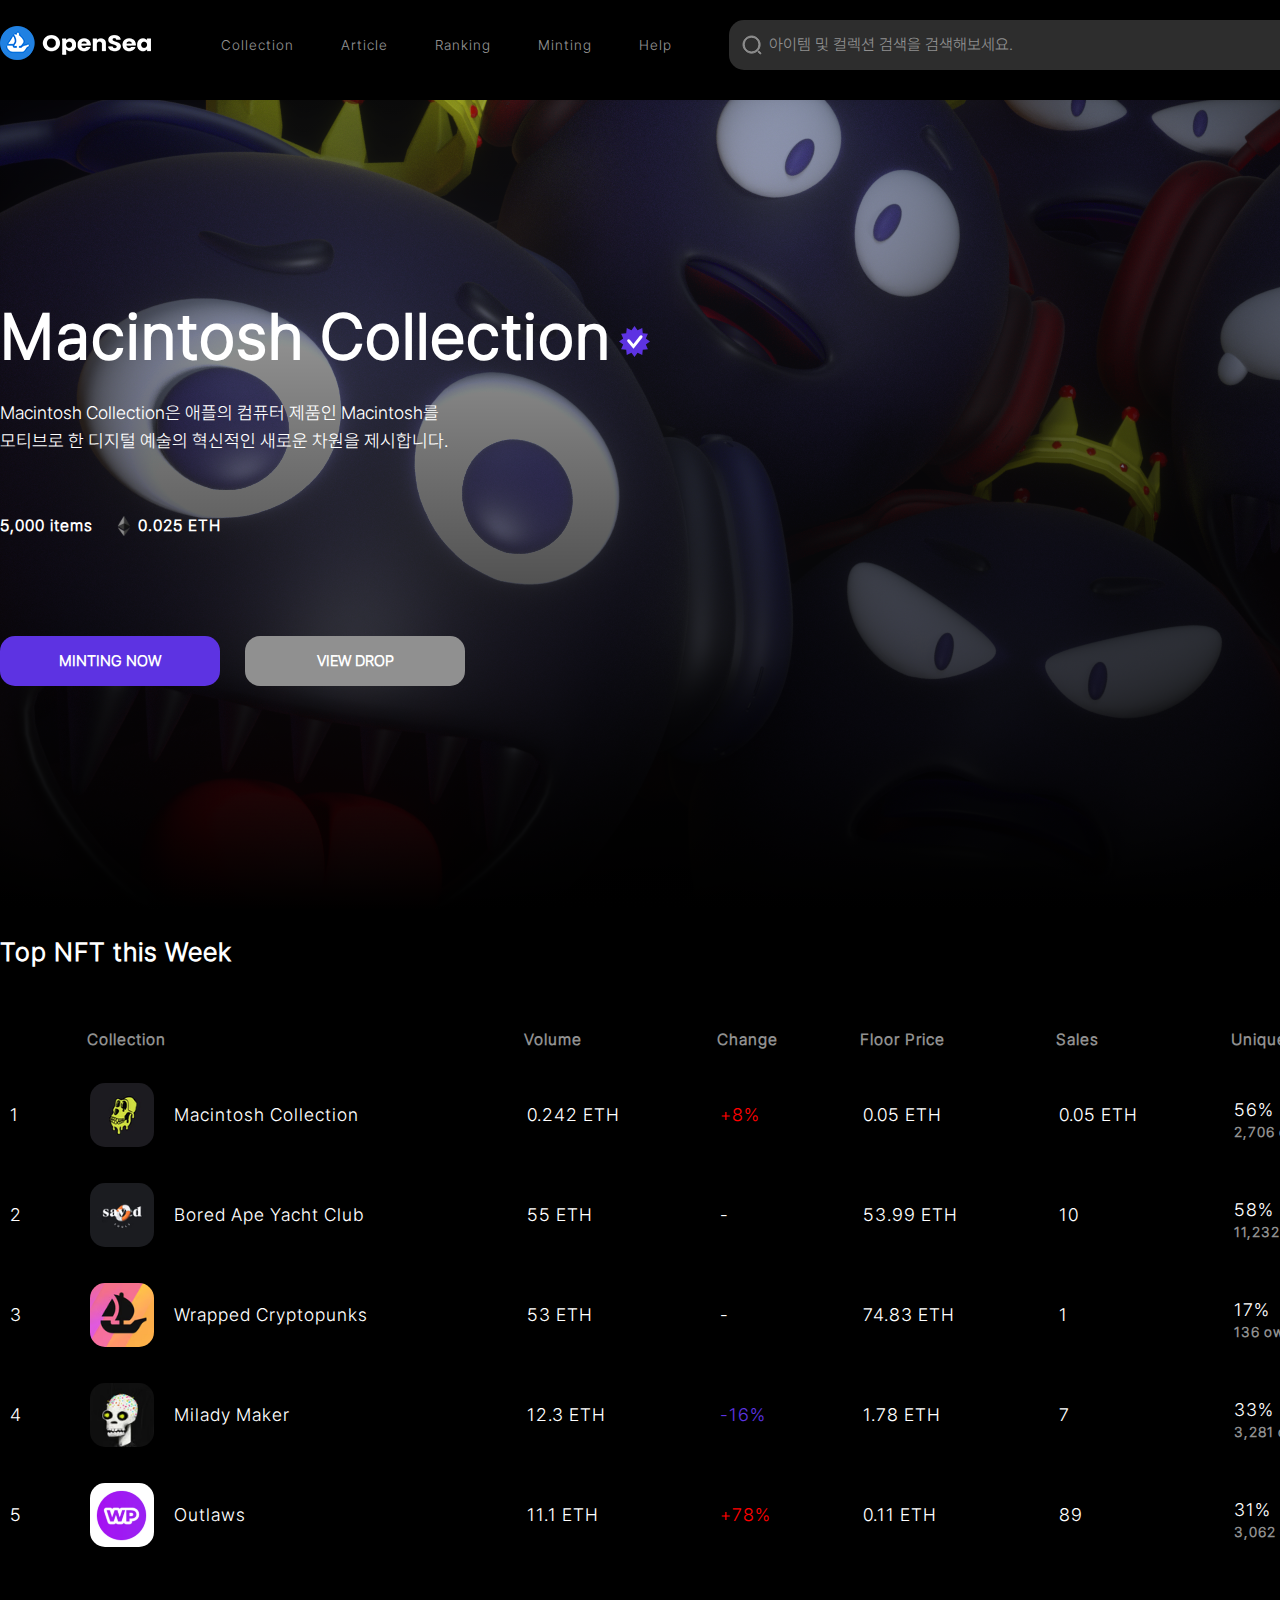
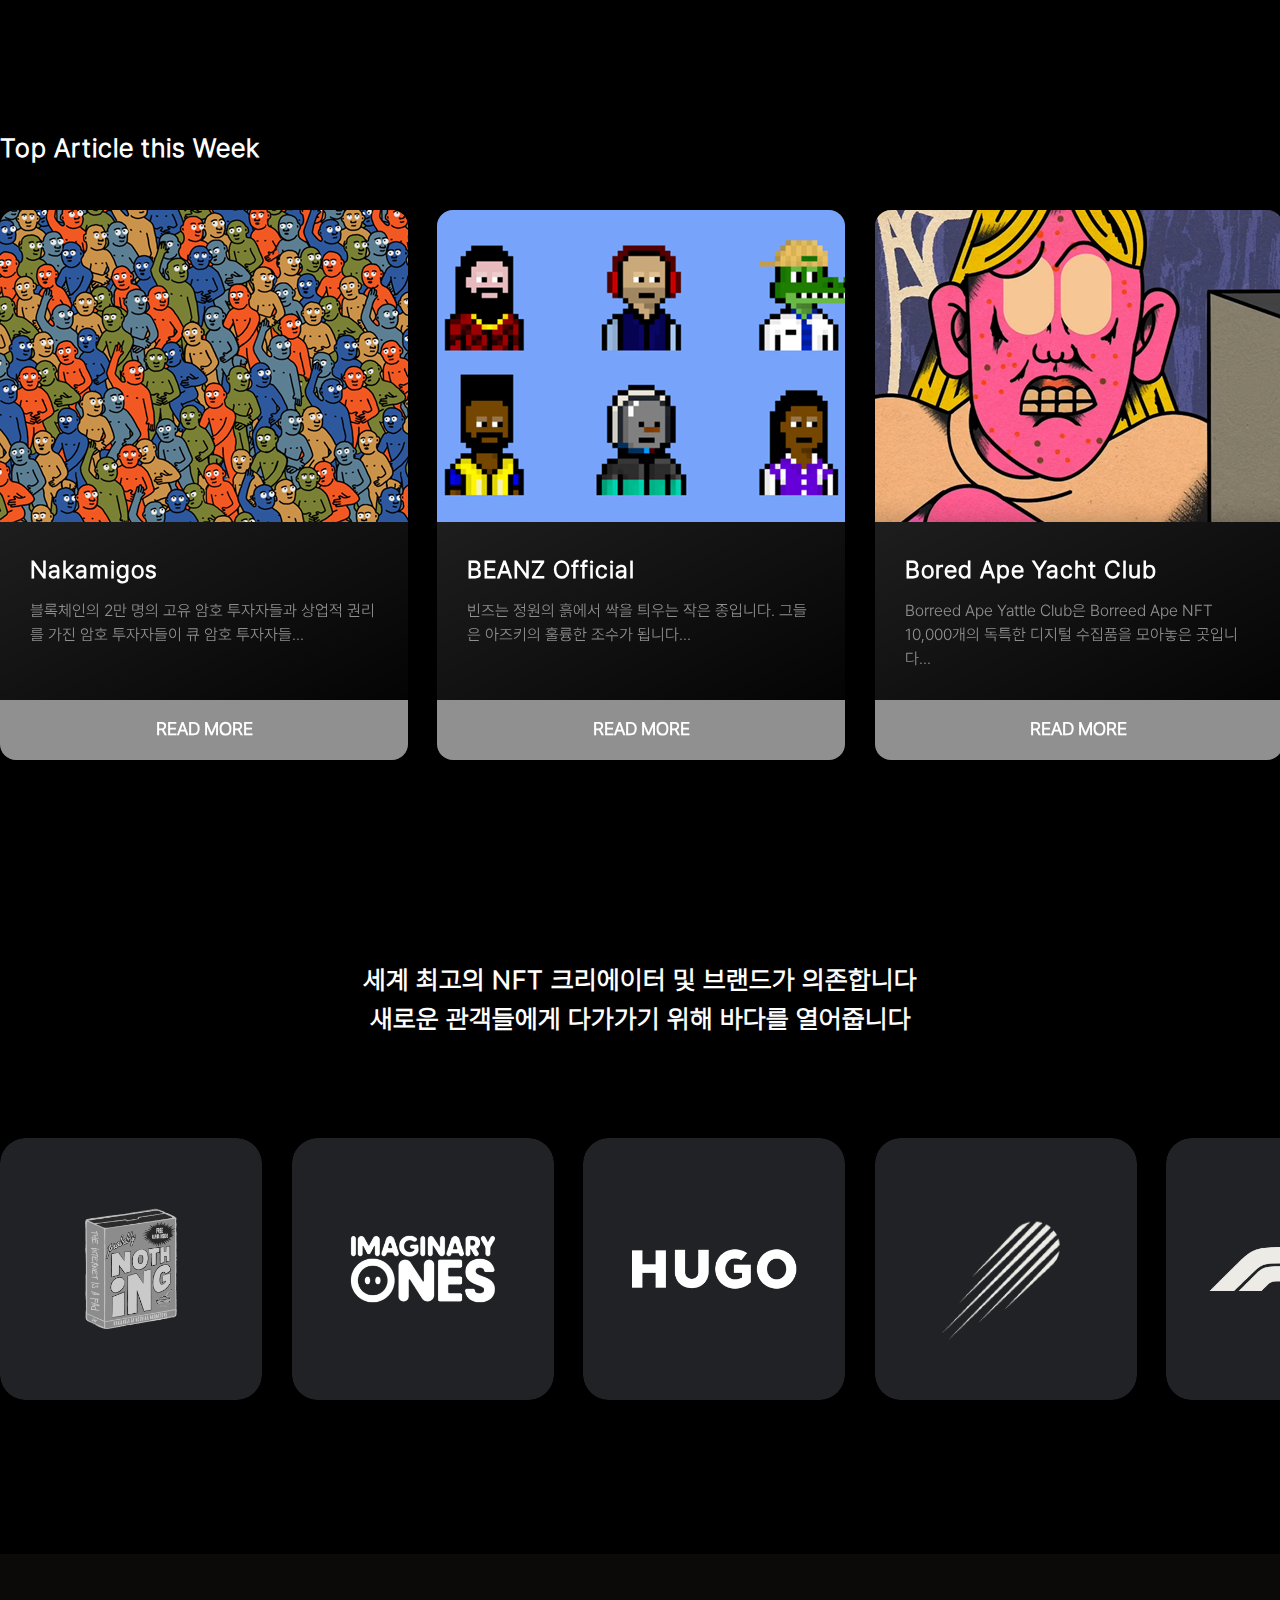
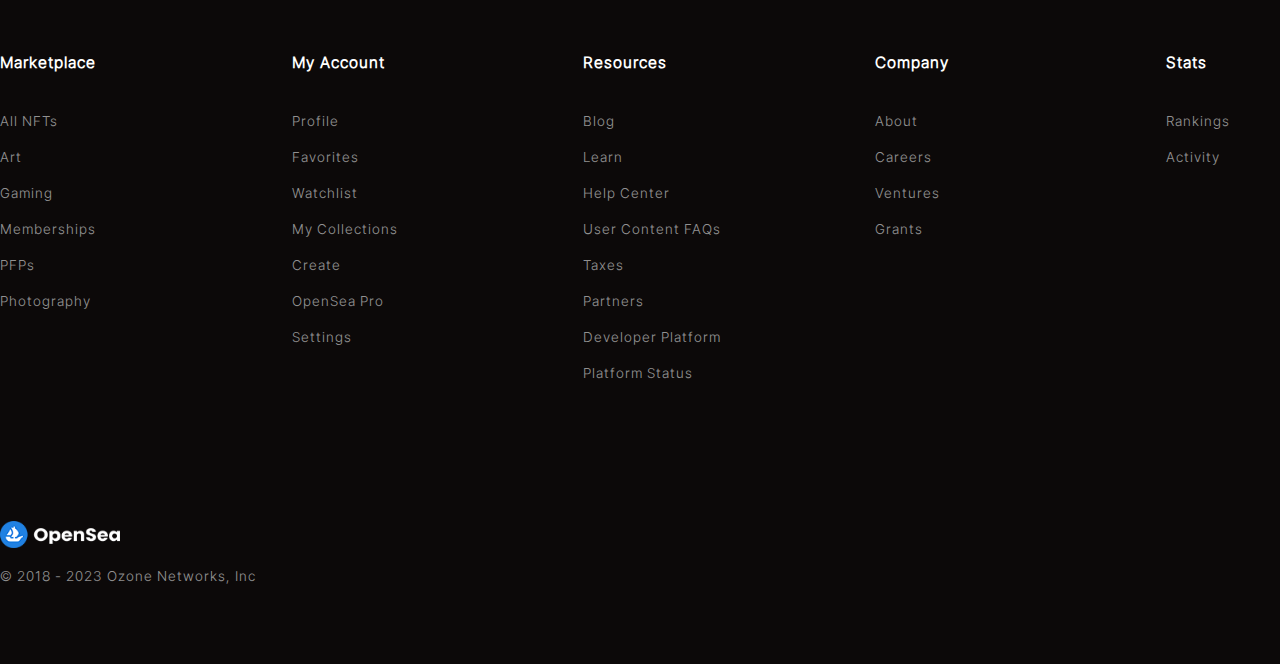
==== commit cd07be1b: "230419-3" ====
--- a/index.html
+++ b/index.html
@@ -21,7 +21,7 @@
                         <li><a href="article.html">Article</a></li>
                         <li><a href="ranking.html">Ranking</a></li>
                         <li><a href="minting.html">Minting</a></li>
-                        <li><a href="#">Help</a></li>
+                        <li><a href="help.html">Help</a></li>
                     </ul>
                 </div>
             </div>
@@ -66,15 +66,15 @@
                 </div>
             </div>
             <div class="main-button">
-                <button class="button button-blue cursor"><a href="#">MINTING NOW</a></button>
-                <button class="button button-gray cursor"><a href="#">VIEW DROP</a></button>
+                <button class="button button-blue cursor"><a href="article.html">MINTING NOW</a></button>
+                <button class="button button-gray cursor"><a href="article.html">VIEW DROP</a></button>
             </div>
         </div>
     </section>
     <section class="ranking grid-width">
         <div class="view-more-flex">
             <h1 class="section-title">Top NFT this Week</h1>
-            <a class="view-more" href="#">VIEW MORE</a>
+            <a class="view-more" href="ranking.html">VIEW MORE</a>
         </div>
         <div class="wrapper">
             <table>
@@ -156,11 +156,11 @@
     <section class="article grid-width">
         <div class="view-more-flex">
             <h1 class="section-title">Top Article this Week</h1>
-            <a class="view-more" href="#">VIEW MORE</a>
+            <a class="view-more" href="article.html">VIEW MORE</a>
         </div>
         <div class="article-container flex">
             <div class="article-box">
-                <a href="#">
+                <a href="article.html">
                     <img src="image/article/1.png">
                 </a>
                 <div class="article-text">
@@ -170,7 +170,7 @@
                 <button class="article-button">READ MORE</button>
             </div>
             <div class="article-box">
-                <a href="#">
+                <a href="article.html">
                     <img src="image/article/2.png">
                 </a>
                 <div class="article-text">
@@ -180,7 +180,7 @@
                 <button class="article-button">READ MORE</button>
             </div>
             <div class="article-box">
-                <a href="#">
+                <a href="article.html">
                     <img src="image/article/3.png">
                 </a>
                 <div class="article-text">
@@ -190,7 +190,7 @@
                 <button class="article-button">READ MORE</button>
             </div>
             <div class="article-box">
-                <a href="#">
+                <a href="article.html">
                     <img src="image/article/4.png">
                 </a>
                 <div class="article-text">
--- a/css/style.css
+++ b/css/style.css
@@ -1,7 +1,7 @@
 @font-face {
     font-family: 'Pretendard';
     src: url(../font/Pretendard-Bold.otf);
-    src: url(../font/Pretendard-Regular.otf);
+    src: url(../font/Pretendard-Light.otf);
 }
 
 * {
@@ -15,7 +15,7 @@
     letter-spacing: 1px;
 }
 
-/* header 공통 속성 */
+/*공통 속성 */
 .grid-width {
     width: 1720px;
     margin-left: auto;
@@ -90,21 +90,23 @@
 }
 
 .view-more:hover {
-    color: white;
+    opacity: 0.8;
 }
 
 .nft-profile {
     width: 64px;
     height: 64px;
 }
-/* header 공통 속성 */
+/*공통 속성 */
 
 /* header*/
 header {
-    width: 1920px;
+    width: 100%;
     height: 100px;
     position: sticky;
     background-color: black;
+    margin-left: auto;
+    margin-right: auto;
     top: 0;
     z-index: 1;
 }
@@ -208,9 +210,12 @@
         linear-gradient(
             to top,
             rgba(0, 0, 0, 1), 
-            rgba(0, 0, 0, 0.6)
+            rgba(0, 0, 0, 0.2)
         ),
         url(../image/main-content-background.png);
+        background-repeat: no-repeat;
+        background-size: cover;
+        width: 100%;
 }
 
 .main-text {
@@ -230,7 +235,7 @@
 .main-title p {
     font-size: 18px;
     font-weight: normal;
-    color: #909090;
+    color: white;
     line-height: 160%;
     letter-spacing: 0px;
 }
@@ -382,7 +387,7 @@
     color: #909090;
     line-height: 150%;
     font-weight: normal;
-    font-size: 15px;
+    font-size: 16px;
     letter-spacing: 0px;
 }
 
@@ -475,10 +480,12 @@
     height: 250px;
     background:
         linear-gradient(
-            rgba(0, 0, 0, 0.6), 
-            rgba(0, 0, 0, 0.6)
+            rgba(0, 0, 0, 0.1), 
+            rgba(0, 0, 0, 0.1)
         ),
         url(../image/main-content-background.png);
+        background-repeat: no-repeat;
+        background-size: cover;
 }
 
 /* collection-title Section */
@@ -840,7 +847,7 @@
 }
 
 .eth-box {
-    width: 90px;
+    width: 75px;
     height: 30px;
     position: absolute;
     background-color: white;
@@ -860,7 +867,9 @@
 }
 
 .eth-box img {
-    margin-left: 5px;
+    width: 16px;
+    margin-left: 0px;
+    padding-bottom: 1.5px;
 }
 
 .collection-nft-profile {
@@ -881,7 +890,7 @@
 
 .nft-price-main h1 {
     font-size: 20px;
-    font-weight: 500;
+    font-weight: bold;
     color: #FFFFFF;
     margin: 0;
 }
@@ -916,12 +925,14 @@
 /* collection-nft Section */
 /* article Section */
 .article-main {
-    width: 1920px;
+    width: 100%;
     height: 650px;
     background:
         url(../image/aticleMain.svg) no-repeat;
     color: white;
     text-align: center;
+    background-repeat: no-repeat;
+    background-size: cover;
 }
 
 .article-main-title {
